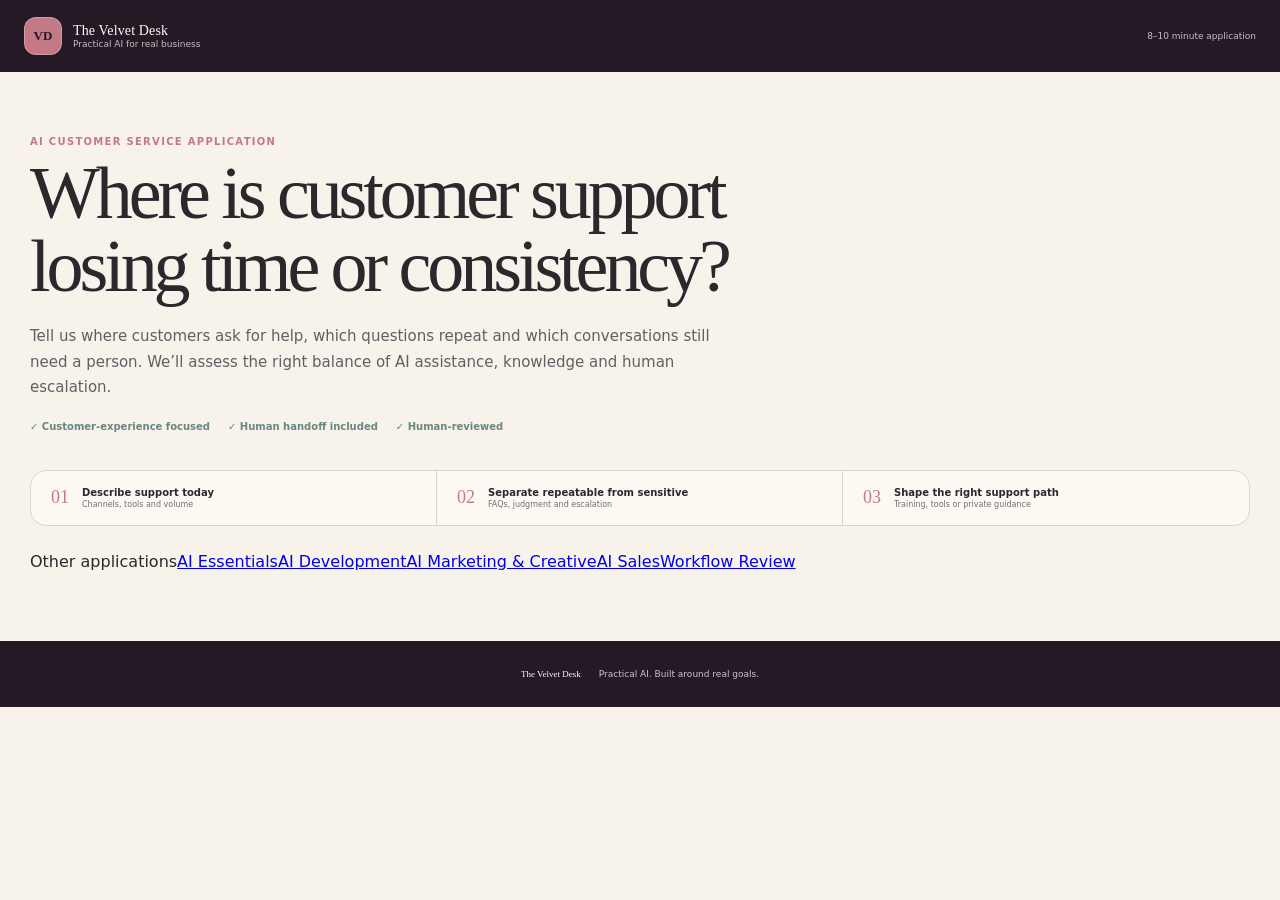
==== ai-customer-service/index.html @ 02f2b75e "Add files via upload" ====
<!doctype html>
<html lang="en">
  <head>
    <meta charset="utf-8" />
    <meta name="viewport" content="width=device-width, initial-scale=1" />
    <meta name="description" content="Apply for The Velvet Desk AI Customer Service track." />
    <meta name="theme-color" content="#241925" />
    <title>AI Customer Service Application | The Velvet Desk</title>
    <link rel="stylesheet" href="../styles.css" />
  </head>
  <body class="track-page" data-track="ai-customer-service">
    <header class="site-header"><a class="brand" href="../"><span class="brand-mark">VD</span><span><strong>The Velvet Desk</strong><small>Practical AI for real business</small></span></a><span class="time-estimate">8–10 minute application</span></header>
    <main>
      <section class="intro"><div class="intro-copy"><p class="eyebrow">AI Customer Service application</p><h1>Where is customer support losing time or consistency?</h1><p class="lede">Tell us where customers ask for help, which questions repeat and which conversations still need a person. We’ll assess the right balance of AI assistance, knowledge and human escalation.</p><div class="trust-row"><span>✓ Customer-experience focused</span><span>✓ Human handoff included</span><span>✓ Human-reviewed</span></div></div></section>
      <section class="process" aria-label="How the application works"><article><span>01</span><div><strong>Describe support today</strong><small>Channels, tools and volume</small></div></article><article><span>02</span><div><strong>Separate repeatable from sensitive</strong><small>FAQs, judgment and escalation</small></div></article><article><span>03</span><div><strong>Shape the right support path</strong><small>Training, tools or private guidance</small></div></article></section>
      <div class="form-layout" id="track-form-root"></div>
      <nav class="other-tracks" aria-label="Other applications"><span>Other applications</span><a href="../ai-essentials/">AI Essentials</a><a href="../ai-development/">AI Development</a><a href="../ai-marketing/">AI Marketing & Creative</a><a href="../ai-sales/">AI Sales</a><a href="../">Workflow Review</a></nav>
    </main>
    <footer class="site-footer"><strong>The Velvet Desk</strong><span>Practical AI. Built around real goals.</span></footer>
    <script src="../track-form.js" defer></script>
  </body>
</html>
---- styles.css ----
:root {
  --plum: #241925;
  --plum-soft: #402b3f;
  --rose: #c47a86;
  --rose-light: #f3d9dc;
  --cream: #f7f2ea;
  --paper: #fffdf8;
  --ink: #2c272d;
  --muted: #756d75;
  --sage: #698782;
  --line: #ddd4cd;
  --danger: #9f372a;
  --shadow: 0 22px 70px rgba(42, 25, 40, .09);
}

* { box-sizing: border-box; }
html { scroll-behavior: smooth; }
body { margin: 0; color: var(--ink); background: var(--cream); font-family: Inter, ui-sans-serif, system-ui, -apple-system, BlinkMacSystemFont, "Segoe UI", sans-serif; }
button, input, textarea, select { font: inherit; }
button, a { -webkit-tap-highlight-color: transparent; }

.site-header { display: flex; align-items: center; justify-content: space-between; height: 72px; padding: 0 max(24px, calc((100vw - 1240px) / 2)); color: #fffaf2; background: var(--plum); }
.brand { display: flex; align-items: center; gap: 11px; color: inherit; text-decoration: none; }
.brand-mark { display: grid; place-items: center; width: 38px; height: 38px; border: 1px solid rgba(255,255,255,.25); border-radius: 12px; color: var(--plum); background: var(--rose); font-family: Georgia, serif; font-size: 13px; font-weight: 800; }
.brand > span:last-child { display: flex; flex-direction: column; }
.brand strong { font-family: Georgia, serif; font-size: 14px; font-weight: 500; letter-spacing: .01em; }
.brand small, .time-estimate { color: #c9bcc8; font-size: 9px; }

main { max-width: 1300px; margin: auto; padding: 0 30px 70px; }
.intro { display: grid; grid-template-columns: minmax(0, 1.5fr) minmax(280px, .7fr); gap: 46px; align-items: end; padding: 64px 0 38px; }
.eyebrow { margin: 0 0 10px; color: var(--rose); font-size: 10px; font-weight: 850; letter-spacing: .13em; text-transform: uppercase; }
.intro h1 { max-width: 820px; margin: 0; font-family: Georgia, serif; font-size: clamp(40px, 6vw, 74px); font-weight: 500; line-height: .98; letter-spacing: -.055em; }
.lede { max-width: 700px; margin: 22px 0 20px; color: #655d64; font-size: 15px; line-height: 1.7; }
.trust-row { display: flex; flex-wrap: wrap; gap: 18px; color: var(--sage); font-size: 10px; font-weight: 700; }
.intro-card { display: flex; gap: 15px; padding: 22px; border: 1px solid var(--line); border-radius: 20px; background: var(--paper); box-shadow: var(--shadow); }
.card-number { flex: 0 0 auto; display: grid; place-items: center; width: 48px; height: 48px; border-radius: 15px; color: #fff; background: var(--plum); font-family: Georgia, serif; font-size: 14px; }
.intro-card strong { font-family: Georgia, serif; font-size: 16px; font-weight: 500; }
.intro-card p { margin: 7px 0 0; color: var(--muted); font-size: 10px; line-height: 1.55; }

.process { display: grid; grid-template-columns: repeat(3, 1fr); margin-bottom: 26px; overflow: hidden; border: 1px solid var(--line); border-radius: 16px; background: rgba(255,253,248,.7); }
.process article { display: flex; align-items: center; gap: 13px; padding: 16px 20px; border-right: 1px solid var(--line); }
.process article:last-child { border-right: 0; }
.process article > span { color: var(--rose); font-family: Georgia, serif; font-size: 18px; }
.process article div { display: flex; flex-direction: column; gap: 2px; }
.process strong { font-size: 10px; }
.process small { color: var(--muted); font-size: 8px; }

.form-layout { display: grid; grid-template-columns: 260px minmax(0, 1fr); align-items: start; gap: 22px; }
.progress-card { position: sticky; top: 22px; padding: 22px; border: 1px solid var(--line); border-radius: 18px; background: #efe7e1; }
.progress-card > p { margin: 0 0 18px; color: var(--muted); font-size: 8px; font-weight: 800; letter-spacing: .1em; text-transform: uppercase; }
.progress-card ol { display: grid; gap: 6px; margin: 0; padding: 0; list-style: none; }
.progress-card li { display: flex; align-items: center; gap: 11px; padding: 9px; border-radius: 12px; color: #8f858c; }
.progress-card li > span { display: grid; place-items: center; width: 28px; height: 28px; border: 1px solid #d0c4c2; border-radius: 9px; font-size: 8px; font-weight: 800; }
.progress-card li div { display: flex; flex-direction: column; gap: 2px; }
.progress-card li strong { font-size: 9px; }
.progress-card li small { font-size: 7px; }
.progress-card li.active { color: var(--plum); background: var(--paper); box-shadow: 0 8px 20px rgba(48,31,47,.05); }
.progress-card li.active > span { border-color: var(--rose); color: var(--plum); background: var(--rose-light); }
.progress-card li.complete { color: var(--sage); }
.progress-card li.complete > span { border-color: var(--sage); color: white; background: var(--sage); }
.privacy-note { margin-top: 22px; padding: 14px; border-radius: 13px; color: #6d6068; background: #e6dad4; }
.privacy-note strong { font-size: 8px; }
.privacy-note p { margin: 5px 0 0; font-size: 7px; line-height: 1.5; }

.workflow-form, .success-card { overflow: hidden; border: 1px solid var(--line); border-radius: 20px; background: var(--paper); box-shadow: var(--shadow); }
.form-heading { display: flex; gap: 20px; padding: 26px 30px; border-bottom: 1px solid var(--line); background: #fbf7f1; }
.form-heading > span { padding-top: 4px; color: var(--rose); font-size: 9px; font-weight: 800; white-space: nowrap; }
.form-heading h2 { margin: 0; font-family: Georgia, serif; font-size: 27px; font-weight: 500; letter-spacing: -.025em; }
.form-heading p { margin: 5px 0 0; color: var(--muted); font-size: 9px; }
.form-panel { display: grid; gap: 20px; padding: 30px; }
.field-grid { display: grid; gap: 16px; }
.field-grid.two { grid-template-columns: 1fr 1fr; }
.workflow-form label:not(.consent-row):not(.bot-field) { display: grid; gap: 7px; }
.workflow-form label > span, .choice-field legend { color: #514950; font-size: 9px; font-weight: 750; }
.workflow-form label > span i { margin-left: 4px; color: #a1979d; font-size: 7px; font-style: normal; font-weight: 500; }
.workflow-form input:not([type="radio"]):not([type="checkbox"]), .workflow-form textarea, .workflow-form select { width: 100%; border: 1px solid #d9cfca; border-radius: 11px; padding: 12px 13px; outline: none; color: var(--ink); background: #fffefa; font-size: 10px; line-height: 1.5; transition: border-color .2s, box-shadow .2s; }
.workflow-form textarea { resize: vertical; min-height: 84px; }
.workflow-form input:focus, .workflow-form textarea:focus, .workflow-form select:focus { border-color: var(--rose); box-shadow: 0 0 0 3px rgba(196,122,134,.13); }
.workflow-form label > small { color: #998f95; font-size: 7.5px; line-height: 1.45; }
.bot-field { position: absolute; left: -10000px; width: 1px; height: 1px; overflow: hidden; }
.calculation-note { display: flex; gap: 12px; align-items: center; padding: 13px 15px; border-radius: 12px; color: #526c68; background: #e7efec; }
.calculation-note span { font-size: 7px; font-weight: 850; letter-spacing: .08em; text-transform: uppercase; }
.calculation-note p { margin: 0; font-size: 8px; }
.choice-field { display: grid; gap: 8px; margin: 0; padding: 17px; border: 1px solid #ded4cf; border-radius: 14px; }
.choice-field p { margin: -2px 0 3px; color: var(--muted); font-size: 8px; }
.choice-field > div { display: flex; flex-wrap: wrap; gap: 8px; }
.choice-field label { display: block !important; position: relative; }
.choice-field input { position: absolute; opacity: 0; pointer-events: none; }
.choice-field label > span { display: block; min-width: 68px; padding: 9px 12px; border: 1px solid #d8ceca; border-radius: 9px; text-align: center; cursor: pointer; background: white; }
.choice-field input:checked + span { border-color: var(--plum); color: white; background: var(--plum); }
.consent-row { display: flex; align-items: flex-start; gap: 10px; padding: 14px; border-radius: 12px; background: #f5efea; }
.consent-row input { margin-top: 2px; accent-color: var(--plum); }
.consent-row span { color: #6d646a !important; font-size: 8px !important; line-height: 1.5; }
.form-error { margin: 0 30px 20px; padding: 12px 14px; border-radius: 10px; color: var(--danger); background: #ffede9; font-size: 9px; }
.form-navigation { display: flex; justify-content: space-between; padding: 20px 30px; border-top: 1px solid var(--line); background: #fbf7f1; }
.form-navigation button { border: 0; border-radius: 11px; padding: 11px 16px; font-size: 9px; font-weight: 800; cursor: pointer; }
.back-button { color: #756c72; background: transparent; }
.back-button:disabled { opacity: .35; cursor: default; }
.next-button { margin-left: auto; color: white; background: var(--plum); box-shadow: 0 8px 20px rgba(36,25,37,.13); }
.next-button span { margin-left: 12px; color: var(--rose); }
.next-button:disabled { opacity: .65; cursor: wait; }

.success-card { grid-column: 2; padding: 48px; text-align: center; }
.success-check { display: grid; place-items: center; width: 58px; height: 58px; margin: 0 auto 20px; border-radius: 18px; color: white; background: var(--sage); font-size: 24px; }
.success-card h2 { margin: 0; font-family: Georgia, serif; font-size: 36px; font-weight: 500; letter-spacing: -.035em; }
.success-card > p:not(.eyebrow) { max-width: 620px; margin: 15px auto 25px; color: var(--muted); font-size: 11px; line-height: 1.7; }
.success-next { max-width: 530px; margin: auto; padding: 20px 24px; border-radius: 15px; text-align: left; background: #f3ede7; }
.success-next strong { font-size: 9px; }
.success-next ol { display: grid; gap: 8px; margin: 12px 0 0; padding-left: 20px; color: #6f666c; font-size: 9px; }
.site-footer { display: flex; align-items: center; justify-content: center; gap: 18px; padding: 28px; color: #cfc3cf; background: var(--plum); font-size: 9px; }
.site-footer strong { color: white; font-family: Georgia, serif; font-weight: 500; }
.site-footer a { color: var(--rose); }
[hidden] { display: none !important; }

@media (max-width: 820px) {
  main { padding-inline: 18px; }
  .intro { grid-template-columns: 1fr; gap: 24px; padding-top: 40px; }
  .intro h1 { font-size: clamp(39px, 11vw, 62px); }
  .process { grid-template-columns: 1fr; }
  .process article { border-right: 0; border-bottom: 1px solid var(--line); }
  .process article:last-child { border-bottom: 0; }
  .form-layout { grid-template-columns: 1fr; }
  .progress-card { position: static; padding: 14px; }
  .progress-card > p, .progress-card li div, .privacy-note { display: none; }
  .progress-card ol { grid-template-columns: repeat(4, 1fr); gap: 5px; }
  .progress-card li { justify-content: center; padding: 7px; }
  .success-card { grid-column: 1; }
}

@media (max-width: 560px) {
  .site-header { height: 66px; padding-inline: 16px; }
  .time-estimate, .brand small { display: none; }
  .intro { padding-top: 32px; }
  .trust-row { display: grid; gap: 8px; }
  .field-grid.two { grid-template-columns: 1fr; }
  .form-heading, .form-panel, .form-navigation { padding-left: 20px; padding-right: 20px; }
  .form-heading { gap: 12px; }
  .form-heading h2 { font-size: 23px; }
  .choice-field > div { display: grid; grid-template-columns: repeat(3, 1fr); }
  .choice-field label > span { min-width: 0; padding-inline: 6px; }
  .success-card { padding: 34px 22px; }
  .success-card h2 { font-size: 29px; }
  .site-footer { flex-direction: column; gap: 7px; }
}
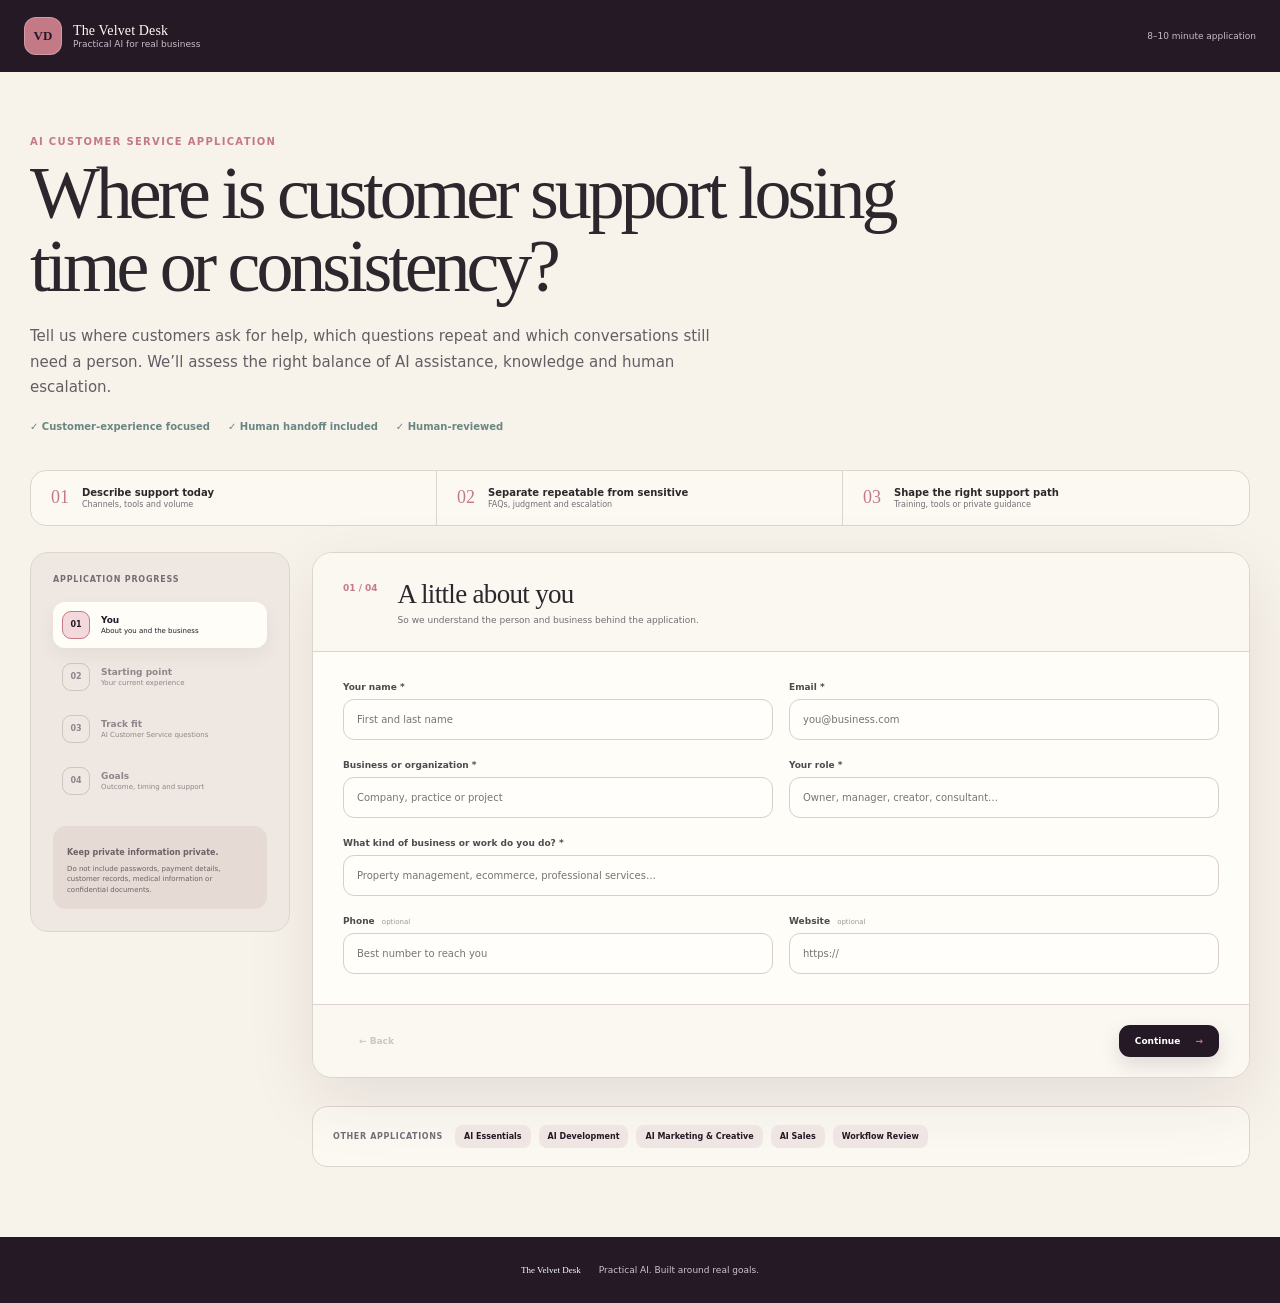
==== commit ecec947d: "Connect ai-customer-service questionnaire" ====
--- a/ai-customer-service/index.html
+++ b/ai-customer-service/index.html
@@ -6,7 +6,7 @@
     <meta name="description" content="Apply for The Velvet Desk AI Customer Service track." />
     <meta name="theme-color" content="#241925" />
     <title>AI Customer Service Application | The Velvet Desk</title>
-    <link rel="stylesheet" href="../styles.css" />
+    <link rel="stylesheet" href="../track-styles.css" />
   </head>
   <body class="track-page" data-track="ai-customer-service">
     <header class="site-header"><a class="brand" href="../"><span class="brand-mark">VD</span><span><strong>The Velvet Desk</strong><small>Practical AI for real business</small></span></a><span class="time-estimate">8–10 minute application</span></header>
--- a/track-styles.css
+++ b/track-styles.css
@@ -0,0 +1,20 @@
+@import url("./styles.css");
+
+/* Track pages intentionally layer on top of the existing Workflow Review styles. */
+.track-page .intro { display: block; padding: 64px 0 38px; }
+.track-page .intro-copy { max-width: 980px; }
+.track-page .intro h1 { max-width: 1000px; }
+.track-page .choice-field > div { display: grid; grid-template-columns: repeat(2, minmax(0, 1fr)); }
+.track-page .choice-field label > span { height: 100%; min-width: 0; text-align: left; line-height: 1.35; }
+.other-tracks { display: flex; flex-wrap: wrap; align-items: center; gap: 8px; margin: 28px 0 0 282px; padding: 18px 20px; border: 1px solid var(--line); border-radius: 15px; background: rgba(255,253,248,.65); }
+.other-tracks > span { margin-right: 4px; color: var(--muted); font-size: 8px; font-weight: 800; letter-spacing: .08em; text-transform: uppercase; }
+.other-tracks a { padding: 7px 9px; border-radius: 8px; color: var(--plum); background: #efe6e3; font-size: 8px; font-weight: 700; text-decoration: none; }
+.other-tracks a:hover { background: var(--rose-light); }
+
+@media (max-width: 820px) {
+  .other-tracks { margin-left: 0; }
+}
+
+@media (max-width: 560px) {
+  .track-page .choice-field > div { grid-template-columns: 1fr; }
+}
